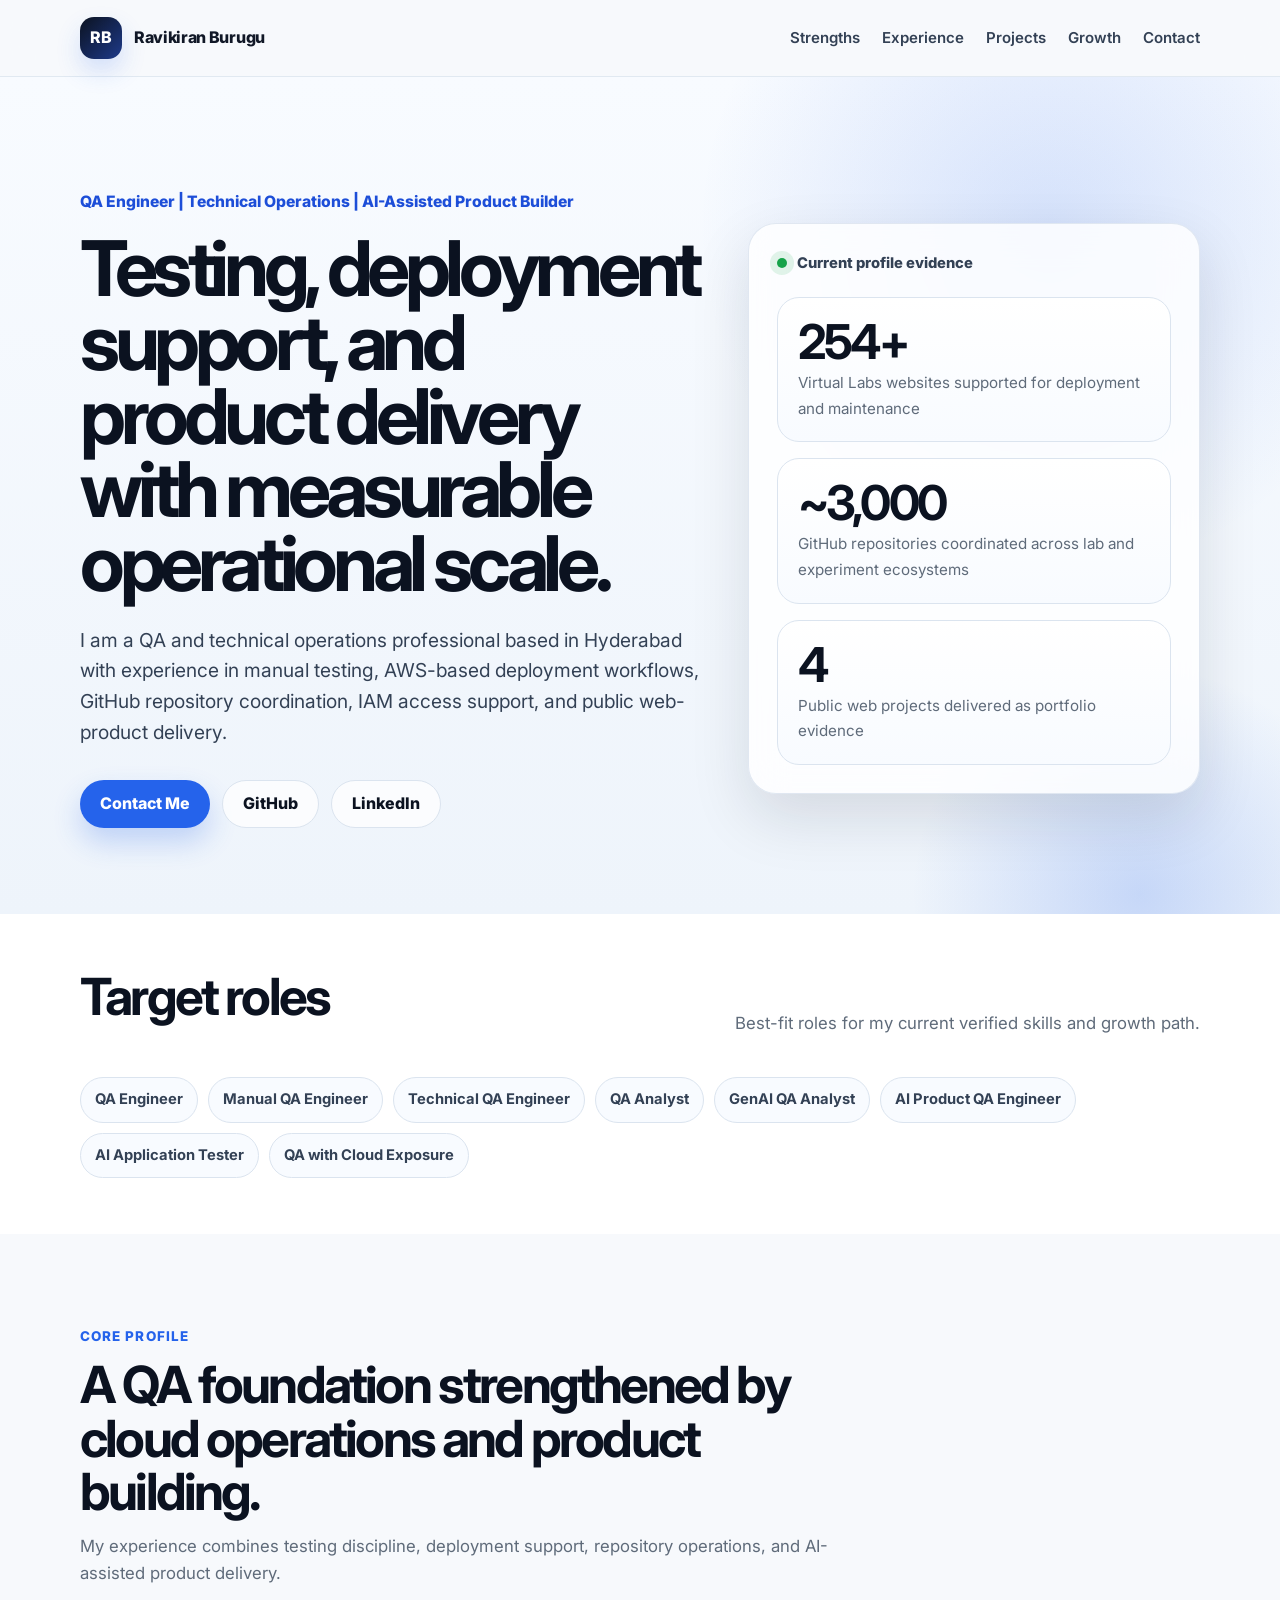
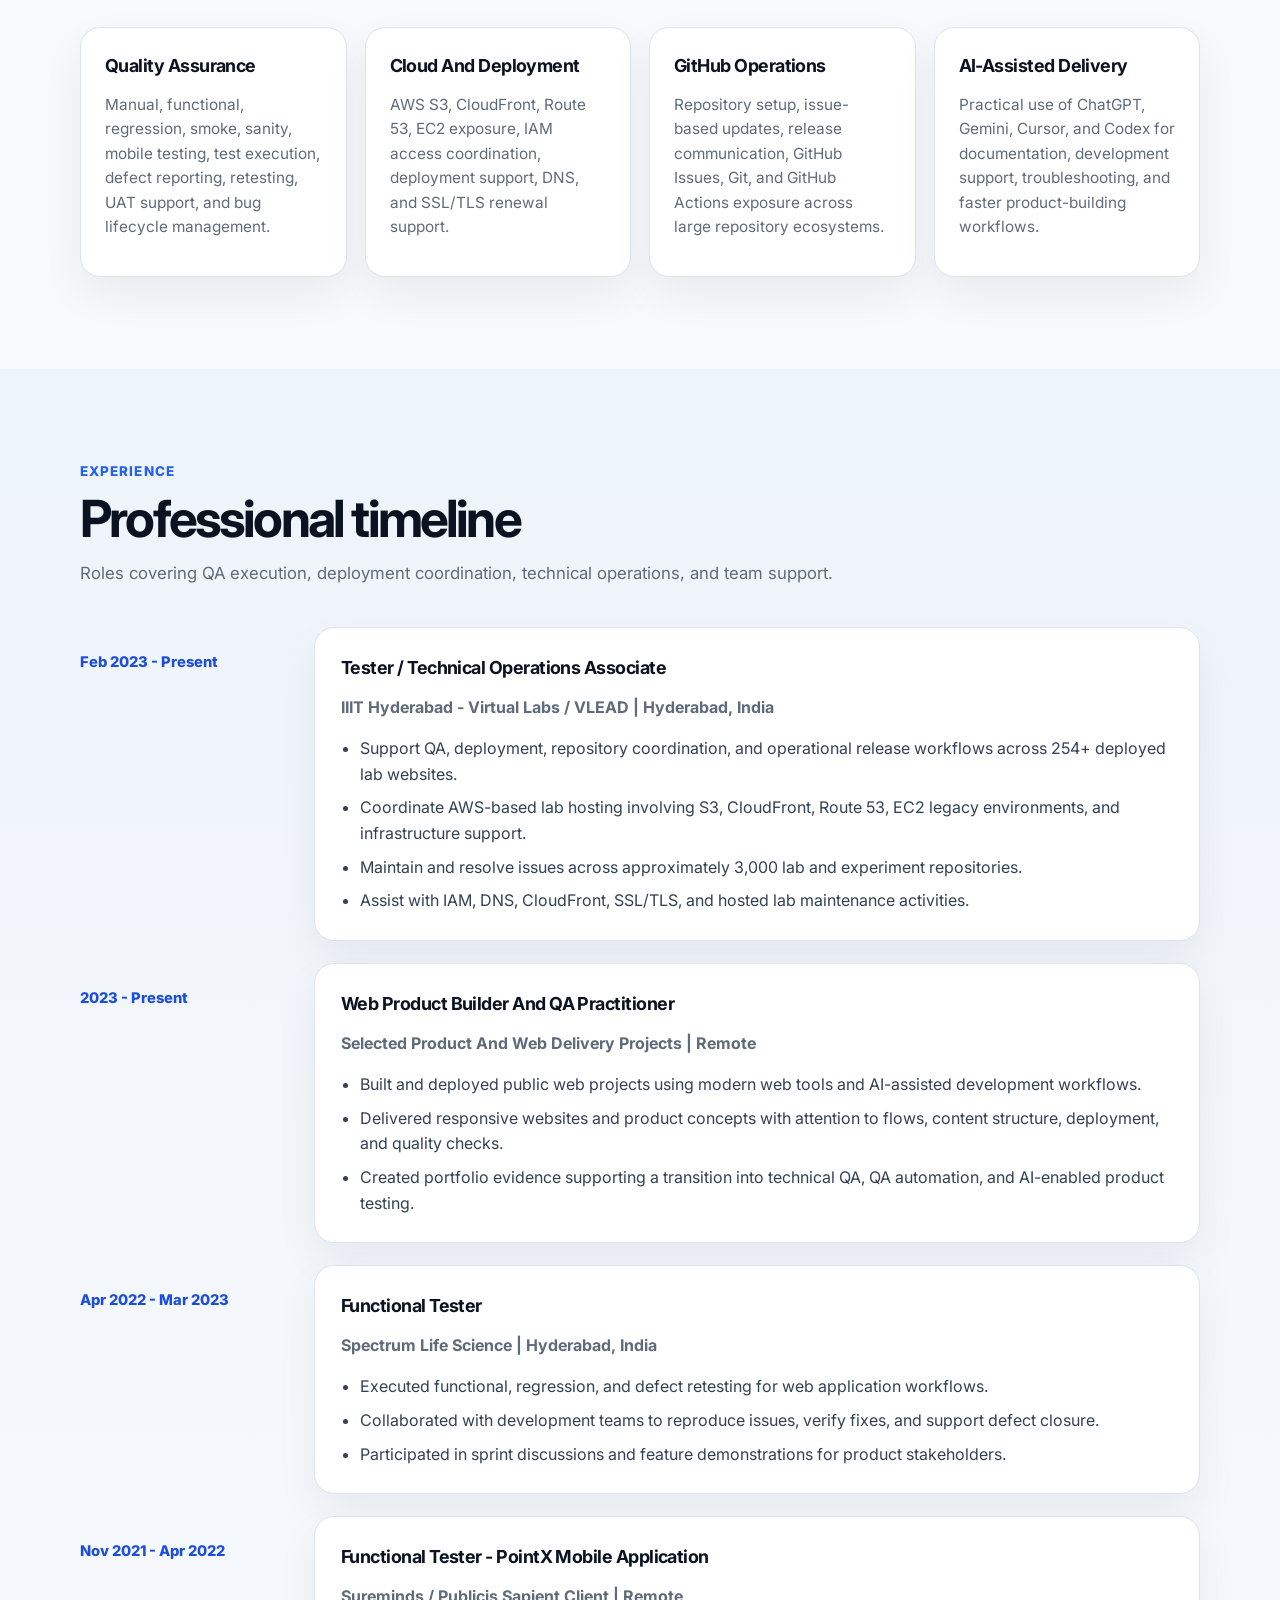
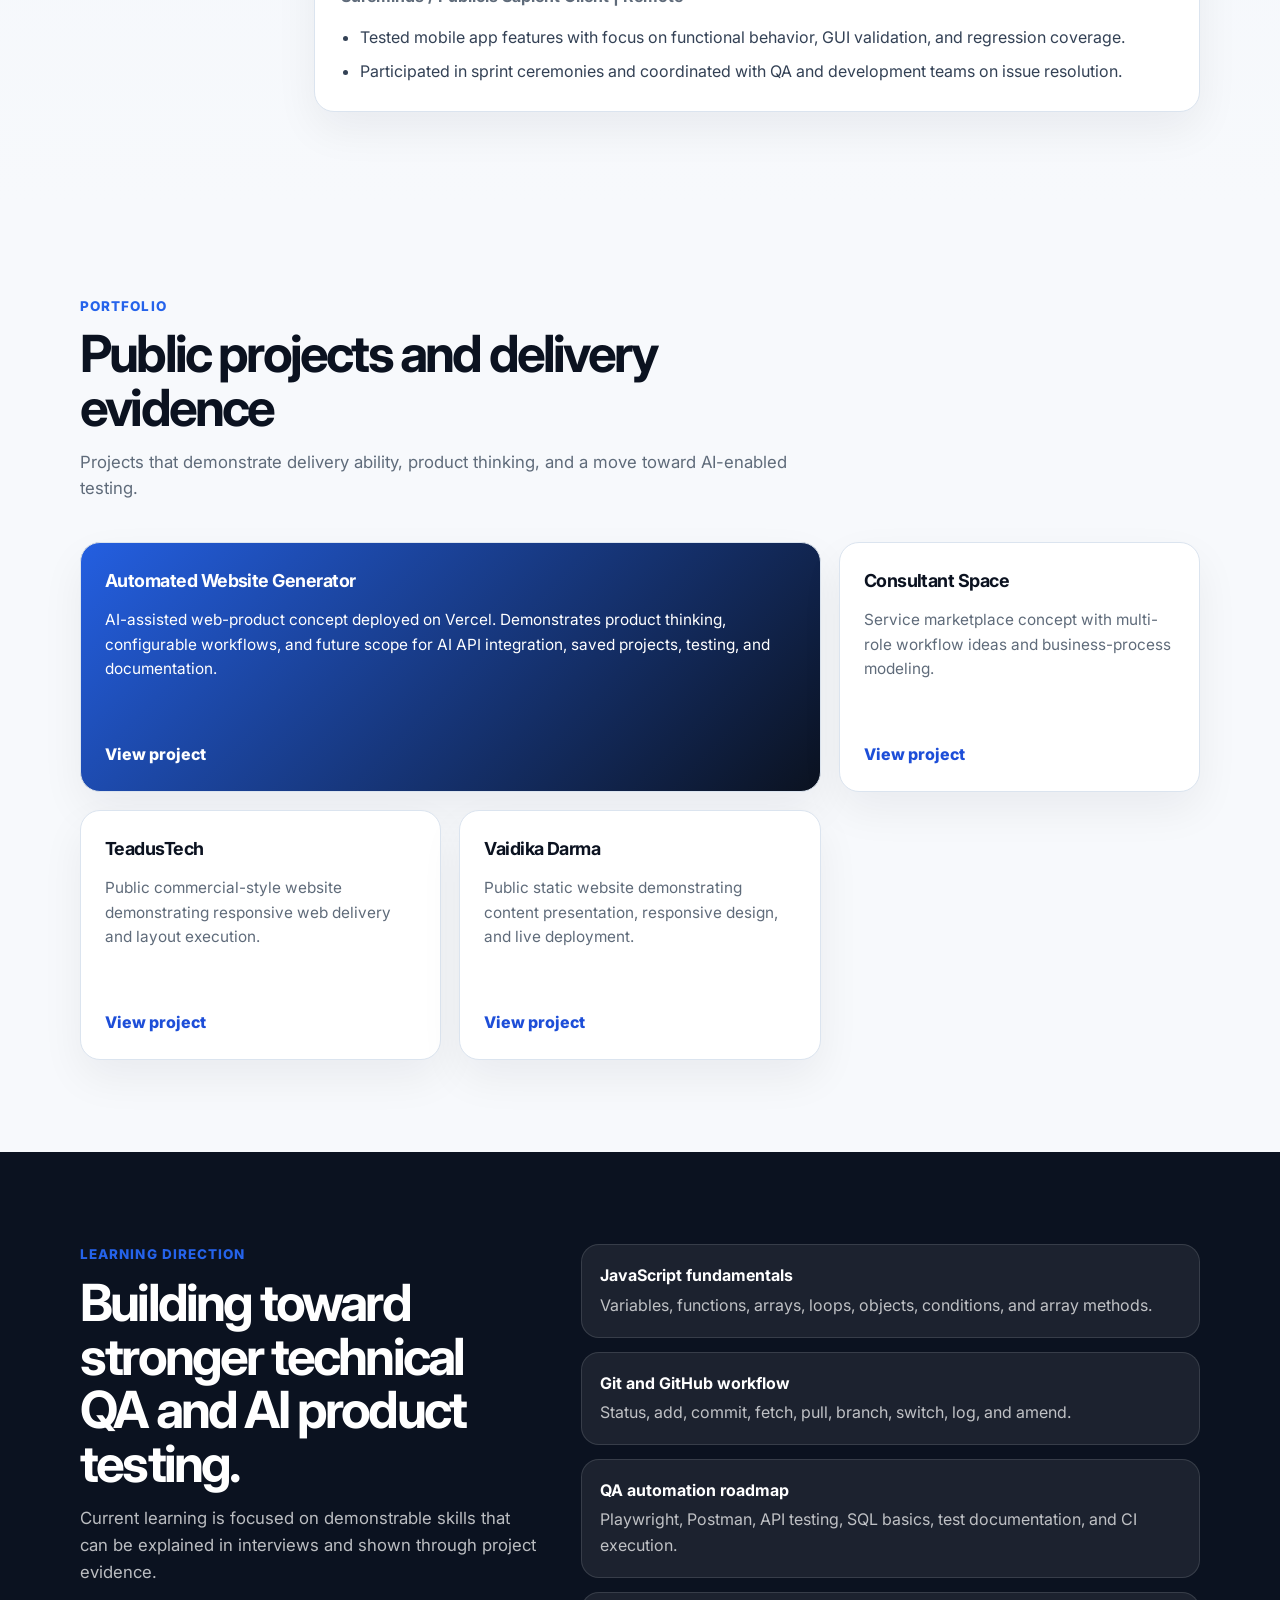
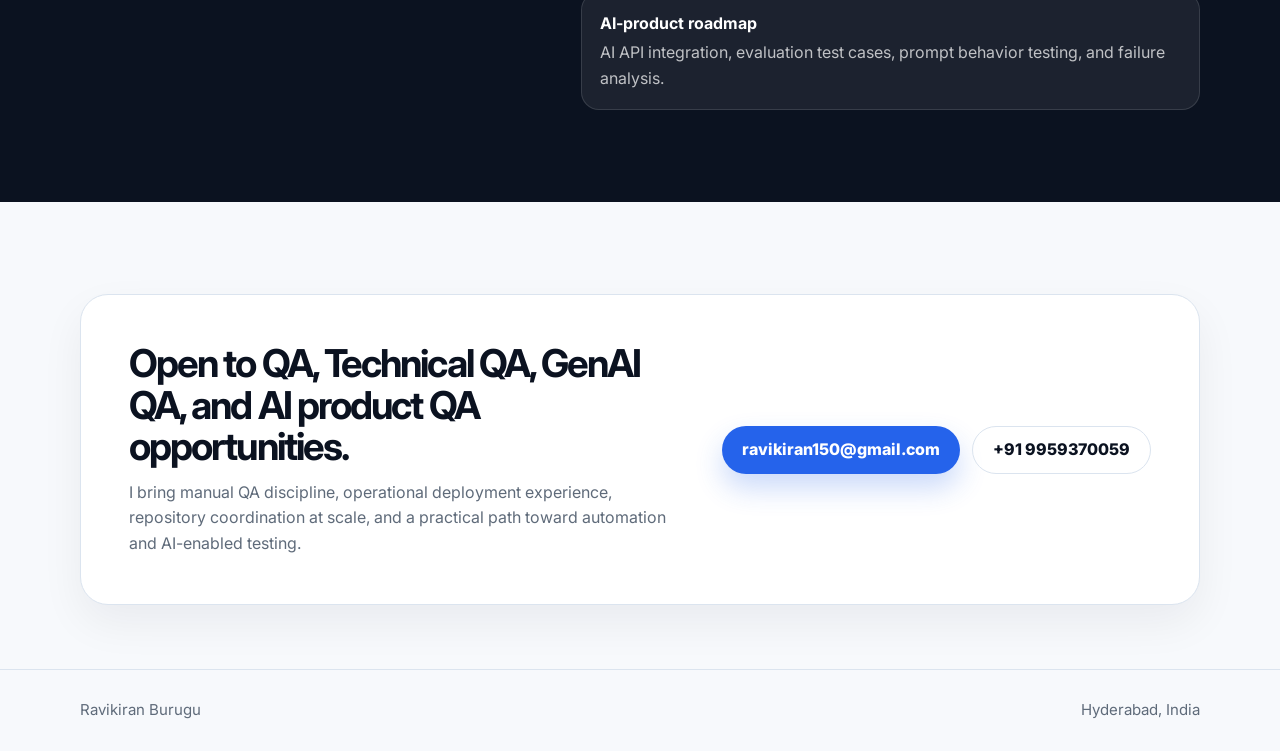
==== index.html @ 6bf4cf9d "Create static profile website" ====
<!doctype html>
<html lang="en">
  <head>
    <meta charset="utf-8" />
    <meta name="viewport" content="width=device-width, initial-scale=1" />
    <meta
      name="description"
      content="Ravikiran Burugu - QA Engineer, Technical Operations professional, and AI-assisted product builder based in Hyderabad, India."
    />
    <title>Ravikiran Burugu | QA Engineer & Technical Operations</title>
    <link rel="preconnect" href="https://fonts.googleapis.com" />
    <link rel="preconnect" href="https://fonts.gstatic.com" crossorigin />
    <link
      href="https://fonts.googleapis.com/css2?family=Inter:wght@400;500;600;700;800&display=swap"
      rel="stylesheet"
    />
    <link rel="stylesheet" href="styles.css" />
  </head>
  <body>
    <a class="skip-link" href="#main">Skip to content</a>

    <header class="site-header" data-header>
      <nav class="nav shell" aria-label="Primary navigation">
        <a class="brand" href="#top" aria-label="Ravikiran Burugu home">
          <span class="brand-mark">RB</span>
          <span>Ravikiran Burugu</span>
        </a>

        <button class="nav-toggle" type="button" aria-expanded="false" aria-controls="nav-links">
          <span class="sr-only">Toggle navigation</span>
          <span></span>
          <span></span>
          <span></span>
        </button>

        <div class="nav-links" id="nav-links">
          <a href="#strengths">Strengths</a>
          <a href="#experience">Experience</a>
          <a href="#projects">Projects</a>
          <a href="#growth">Growth</a>
          <a href="#contact">Contact</a>
        </div>
      </nav>
    </header>

    <main id="main">
      <section class="hero section" id="top">
        <div class="hero-bg" aria-hidden="true"></div>
        <div class="shell hero-grid">
          <div class="hero-copy">
            <p class="role-line">QA Engineer | Technical Operations | AI-Assisted Product Builder</p>
            <h1>Testing, deployment support, and product delivery with measurable operational scale.</h1>
            <p class="hero-summary">
              I am a QA and technical operations professional based in Hyderabad with experience in
              manual testing, AWS-based deployment workflows, GitHub repository coordination, IAM
              access support, and public web-product delivery.
            </p>
            <div class="hero-actions" aria-label="Profile links">
              <a class="button primary" href="mailto:ravikiran150@gmail.com">Contact Me</a>
              <a class="button secondary" href="https://github.com/ravikiran2020" target="_blank" rel="noreferrer">
                GitHub
              </a>
              <a
                class="button secondary"
                href="https://www.linkedin.com/in/ravi-kiran-burugu-b92b86220/"
                target="_blank"
                rel="noreferrer"
              >
                LinkedIn
              </a>
            </div>
          </div>

          <aside class="impact-card" aria-label="Career impact metrics">
            <div class="impact-card-header">
              <span class="status-dot"></span>
              <span>Current profile evidence</span>
            </div>
            <div class="metric-list">
              <div class="metric">
                <strong>254+</strong>
                <span>Virtual Labs websites supported for deployment and maintenance</span>
              </div>
              <div class="metric">
                <strong>~3,000</strong>
                <span>GitHub repositories coordinated across lab and experiment ecosystems</span>
              </div>
              <div class="metric">
                <strong>4</strong>
                <span>Public web projects delivered as portfolio evidence</span>
              </div>
            </div>
          </aside>
        </div>
      </section>

      <section class="section target-strip" aria-labelledby="target-heading">
        <div class="shell">
          <div class="section-heading compact">
            <h2 id="target-heading">Target roles</h2>
            <p>Best-fit roles for my current verified skills and growth path.</p>
          </div>
          <div class="role-tags">
            <span>QA Engineer</span>
            <span>Manual QA Engineer</span>
            <span>Technical QA Engineer</span>
            <span>QA Analyst</span>
            <span>GenAI QA Analyst</span>
            <span>AI Product QA Engineer</span>
            <span>AI Application Tester</span>
            <span>QA with Cloud Exposure</span>
          </div>
        </div>
      </section>

      <section class="section" id="strengths" aria-labelledby="strengths-heading">
        <div class="shell">
          <div class="section-heading">
            <span>Core profile</span>
            <h2 id="strengths-heading">A QA foundation strengthened by cloud operations and product building.</h2>
            <p>
              My experience combines testing discipline, deployment support, repository operations,
              and AI-assisted product delivery.
            </p>
          </div>

          <div class="strength-grid">
            <article class="strength-card">
              <h3>Quality Assurance</h3>
              <p>
                Manual, functional, regression, smoke, sanity, mobile testing, test execution,
                defect reporting, retesting, UAT support, and bug lifecycle management.
              </p>
            </article>
            <article class="strength-card">
              <h3>Cloud And Deployment</h3>
              <p>
                AWS S3, CloudFront, Route 53, EC2 exposure, IAM access coordination, deployment
                support, DNS, and SSL/TLS renewal support.
              </p>
            </article>
            <article class="strength-card">
              <h3>GitHub Operations</h3>
              <p>
                Repository setup, issue-based updates, release communication, GitHub Issues, Git,
                and GitHub Actions exposure across large repository ecosystems.
              </p>
            </article>
            <article class="strength-card">
              <h3>AI-Assisted Delivery</h3>
              <p>
                Practical use of ChatGPT, Gemini, Cursor, and Codex for documentation, development
                support, troubleshooting, and faster product-building workflows.
              </p>
            </article>
          </div>
        </div>
      </section>

      <section class="section experience-section" id="experience" aria-labelledby="experience-heading">
        <div class="shell">
          <div class="section-heading">
            <span>Experience</span>
            <h2 id="experience-heading">Professional timeline</h2>
            <p>Roles covering QA execution, deployment coordination, technical operations, and team support.</p>
          </div>

          <div class="timeline">
            <article class="timeline-item">
              <div class="timeline-date">Feb 2023 - Present</div>
              <div class="timeline-card">
                <h3>Tester / Technical Operations Associate</h3>
                <p class="org">IIIT Hyderabad - Virtual Labs / VLEAD | Hyderabad, India</p>
                <ul>
                  <li>Support QA, deployment, repository coordination, and operational release workflows across 254+ deployed lab websites.</li>
                  <li>Coordinate AWS-based lab hosting involving S3, CloudFront, Route 53, EC2 legacy environments, and infrastructure support.</li>
                  <li>Maintain and resolve issues across approximately 3,000 lab and experiment repositories.</li>
                  <li>Assist with IAM, DNS, CloudFront, SSL/TLS, and hosted lab maintenance activities.</li>
                </ul>
              </div>
            </article>

            <article class="timeline-item">
              <div class="timeline-date">2023 - Present</div>
              <div class="timeline-card">
                <h3>Web Product Builder And QA Practitioner</h3>
                <p class="org">Selected Product And Web Delivery Projects | Remote</p>
                <ul>
                  <li>Built and deployed public web projects using modern web tools and AI-assisted development workflows.</li>
                  <li>Delivered responsive websites and product concepts with attention to flows, content structure, deployment, and quality checks.</li>
                  <li>Created portfolio evidence supporting a transition into technical QA, QA automation, and AI-enabled product testing.</li>
                </ul>
              </div>
            </article>

            <article class="timeline-item">
              <div class="timeline-date">Apr 2022 - Mar 2023</div>
              <div class="timeline-card">
                <h3>Functional Tester</h3>
                <p class="org">Spectrum Life Science | Hyderabad, India</p>
                <ul>
                  <li>Executed functional, regression, and defect retesting for web application workflows.</li>
                  <li>Collaborated with development teams to reproduce issues, verify fixes, and support defect closure.</li>
                  <li>Participated in sprint discussions and feature demonstrations for product stakeholders.</li>
                </ul>
              </div>
            </article>

            <article class="timeline-item">
              <div class="timeline-date">Nov 2021 - Apr 2022</div>
              <div class="timeline-card">
                <h3>Functional Tester - PointX Mobile Application</h3>
                <p class="org">Sureminds / Publicis Sapient Client | Remote</p>
                <ul>
                  <li>Tested mobile app features with focus on functional behavior, GUI validation, and regression coverage.</li>
                  <li>Participated in sprint ceremonies and coordinated with QA and development teams on issue resolution.</li>
                </ul>
              </div>
            </article>
          </div>
        </div>
      </section>

      <section class="section" id="projects" aria-labelledby="projects-heading">
        <div class="shell">
          <div class="section-heading">
            <span>Portfolio</span>
            <h2 id="projects-heading">Public projects and delivery evidence</h2>
            <p>Projects that demonstrate delivery ability, product thinking, and a move toward AI-enabled testing.</p>
          </div>

          <div class="project-grid">
            <article class="project-card featured">
              <div>
                <h3>Automated Website Generator</h3>
                <p>
                  AI-assisted web-product concept deployed on Vercel. Demonstrates product
                  thinking, configurable workflows, and future scope for AI API integration,
                  saved projects, testing, and documentation.
                </p>
              </div>
              <a href="https://automated-website-generator.vercel.app" target="_blank" rel="noreferrer">
                View project
              </a>
            </article>
            <article class="project-card">
              <div>
                <h3>Consultant Space</h3>
                <p>Service marketplace concept with multi-role workflow ideas and business-process modeling.</p>
              </div>
              <a href="https://consultantspace.com" target="_blank" rel="noreferrer">View project</a>
            </article>
            <article class="project-card">
              <div>
                <h3>TeadusTech</h3>
                <p>Public commercial-style website demonstrating responsive web delivery and layout execution.</p>
              </div>
              <a href="https://teadustech.com" target="_blank" rel="noreferrer">View project</a>
            </article>
            <article class="project-card">
              <div>
                <h3>Vaidika Darma</h3>
                <p>Public static website demonstrating content presentation, responsive design, and live deployment.</p>
              </div>
              <a href="https://vaidikadarma.com" target="_blank" rel="noreferrer">View project</a>
            </article>
          </div>
        </div>
      </section>

      <section class="section growth-section" id="growth" aria-labelledby="growth-heading">
        <div class="shell growth-grid">
          <div class="section-heading left">
            <span>Learning direction</span>
            <h2 id="growth-heading">Building toward stronger technical QA and AI product testing.</h2>
            <p>
              Current learning is focused on demonstrable skills that can be explained in interviews
              and shown through project evidence.
            </p>
          </div>

          <div class="growth-list">
            <div class="growth-item">
              <strong>JavaScript fundamentals</strong>
              <span>Variables, functions, arrays, loops, objects, conditions, and array methods.</span>
            </div>
            <div class="growth-item">
              <strong>Git and GitHub workflow</strong>
              <span>Status, add, commit, fetch, pull, branch, switch, log, and amend.</span>
            </div>
            <div class="growth-item">
              <strong>QA automation roadmap</strong>
              <span>Playwright, Postman, API testing, SQL basics, test documentation, and CI execution.</span>
            </div>
            <div class="growth-item">
              <strong>AI-product roadmap</strong>
              <span>AI API integration, evaluation test cases, prompt behavior testing, and failure analysis.</span>
            </div>
          </div>
        </div>
      </section>

      <section class="section contact-section" id="contact" aria-labelledby="contact-heading">
        <div class="shell contact-card">
          <div>
            <h2 id="contact-heading">Open to QA, Technical QA, GenAI QA, and AI product QA opportunities.</h2>
            <p>
              I bring manual QA discipline, operational deployment experience, repository coordination
              at scale, and a practical path toward automation and AI-enabled testing.
            </p>
          </div>
          <div class="contact-actions">
            <a class="button primary" href="mailto:ravikiran150@gmail.com">ravikiran150@gmail.com</a>
            <a class="button secondary" href="tel:+919959370059">+91 9959370059</a>
          </div>
        </div>
      </section>
    </main>

    <footer class="footer">
      <div class="shell footer-inner">
        <span>Ravikiran Burugu</span>
        <span>Hyderabad, India</span>
      </div>
    </footer>

    <script src="script.js"></script>
  </body>
</html>
---- styles.css ----
:root {
  --bg: #f7f9fc;
  --bg-soft: #eef4fb;
  --surface: #ffffff;
  --surface-strong: #0b1220;
  --text: #111827;
  --muted: #5f6b7a;
  --muted-strong: #334155;
  --line: #dbe4ef;
  --accent: #2563eb;
  --accent-strong: #1d4ed8;
  --accent-soft: #dbeafe;
  --green: #16a34a;
  --shadow: 0 24px 60px rgba(15, 23, 42, 0.12);
  --radius-lg: 28px;
  --radius-md: 20px;
  --radius-sm: 14px;
  --shell: 1120px;
}

* {
  box-sizing: border-box;
}

html {
  scroll-behavior: smooth;
}

body {
  margin: 0;
  background: var(--bg);
  color: var(--text);
  font-family: Inter, system-ui, -apple-system, BlinkMacSystemFont, "Segoe UI", sans-serif;
  line-height: 1.6;
}

a {
  color: inherit;
}

.skip-link {
  position: absolute;
  top: 12px;
  left: 12px;
  z-index: 20;
  transform: translateY(-140%);
  background: var(--surface-strong);
  color: #fff;
  padding: 10px 14px;
  border-radius: 10px;
  text-decoration: none;
}

.skip-link:focus {
  transform: translateY(0);
}

.sr-only {
  position: absolute;
  width: 1px;
  height: 1px;
  padding: 0;
  margin: -1px;
  overflow: hidden;
  clip: rect(0, 0, 0, 0);
  white-space: nowrap;
  border: 0;
}

.shell {
  width: min(100% - 40px, var(--shell));
  margin-inline: auto;
}

.site-header {
  position: sticky;
  top: 0;
  z-index: 10;
  border-bottom: 1px solid rgba(219, 228, 239, 0.78);
  background: rgba(247, 249, 252, 0.82);
  backdrop-filter: blur(16px);
}

.nav {
  min-height: 76px;
  display: flex;
  align-items: center;
  justify-content: space-between;
  gap: 24px;
}

.brand {
  display: inline-flex;
  align-items: center;
  gap: 12px;
  color: var(--text);
  font-weight: 800;
  text-decoration: none;
  letter-spacing: -0.02em;
}

.brand-mark {
  display: grid;
  width: 42px;
  height: 42px;
  place-items: center;
  border-radius: 14px;
  background: linear-gradient(135deg, var(--surface-strong), #1e3a8a);
  color: #fff;
  box-shadow: 0 12px 24px rgba(37, 99, 235, 0.18);
}

.nav-links {
  display: flex;
  align-items: center;
  gap: 22px;
  color: var(--muted-strong);
  font-size: 0.94rem;
  font-weight: 600;
}

.nav-links a {
  text-decoration: none;
}

.nav-links a:hover,
.nav-links a:focus-visible {
  color: var(--accent);
}

.nav-toggle {
  display: none;
  width: 42px;
  height: 42px;
  border: 1px solid var(--line);
  border-radius: 12px;
  background: var(--surface);
  cursor: pointer;
}

.nav-toggle span:not(.sr-only) {
  display: block;
  width: 18px;
  height: 2px;
  margin: 4px auto;
  background: var(--text);
  border-radius: 999px;
}

.section {
  padding: 92px 0;
}

.hero {
  position: relative;
  overflow: hidden;
  padding: 112px 0 86px;
  background:
    radial-gradient(circle at 82% 18%, rgba(37, 99, 235, 0.16), transparent 28%),
    linear-gradient(180deg, #f8fbff 0%, #eef4fb 100%);
}

.hero-bg {
  position: absolute;
  inset: auto -120px -240px auto;
  width: 520px;
  height: 520px;
  border-radius: 50%;
  background: radial-gradient(circle, rgba(37, 99, 235, 0.2), transparent 62%);
}

.hero-grid {
  position: relative;
  display: grid;
  grid-template-columns: minmax(0, 1.16fr) minmax(320px, 0.84fr);
  align-items: center;
  gap: 44px;
}

.role-line {
  margin: 0 0 18px;
  color: var(--accent-strong);
  font-size: 0.98rem;
  font-weight: 800;
}

h1,
h2,
h3,
p {
  margin-top: 0;
}

h1 {
  max-width: 780px;
  margin-bottom: 24px;
  color: var(--surface-strong);
  font-size: clamp(2.75rem, 6vw, 5.4rem);
  line-height: 0.96;
  letter-spacing: -0.07em;
}

.hero-summary {
  max-width: 700px;
  margin-bottom: 32px;
  color: var(--muted-strong);
  font-size: clamp(1.04rem, 2vw, 1.2rem);
}

.hero-actions,
.contact-actions {
  display: flex;
  flex-wrap: wrap;
  gap: 12px;
}

.button {
  display: inline-flex;
  min-height: 48px;
  align-items: center;
  justify-content: center;
  border-radius: 999px;
  padding: 0 20px;
  font-weight: 800;
  text-decoration: none;
  transition: transform 180ms ease, box-shadow 180ms ease, border-color 180ms ease;
}

.button:hover,
.button:focus-visible {
  transform: translateY(-2px);
}

.button.primary {
  background: var(--accent);
  color: #fff;
  box-shadow: 0 14px 28px rgba(37, 99, 235, 0.24);
}

.button.secondary {
  border: 1px solid var(--line);
  background: rgba(255, 255, 255, 0.76);
  color: var(--surface-strong);
}

.impact-card {
  border: 1px solid rgba(219, 228, 239, 0.86);
  border-radius: var(--radius-lg);
  background: rgba(255, 255, 255, 0.82);
  box-shadow: var(--shadow);
  backdrop-filter: blur(18px);
  padding: 28px;
}

.impact-card-header {
  display: flex;
  align-items: center;
  gap: 10px;
  margin-bottom: 22px;
  color: var(--muted-strong);
  font-size: 0.92rem;
  font-weight: 800;
}

.status-dot {
  width: 10px;
  height: 10px;
  border-radius: 50%;
  background: var(--green);
  box-shadow: 0 0 0 7px rgba(22, 163, 74, 0.12);
}

.metric-list {
  display: grid;
  gap: 16px;
}

.metric {
  border: 1px solid var(--line);
  border-radius: 22px;
  background: linear-gradient(180deg, #fff, #f8fbff);
  padding: 20px;
}

.metric strong {
  display: block;
  margin-bottom: 4px;
  color: var(--surface-strong);
  font-size: clamp(2rem, 4vw, 3rem);
  line-height: 1;
  letter-spacing: -0.06em;
}

.metric span {
  color: var(--muted);
  font-size: 0.95rem;
}

.target-strip {
  padding: 56px 0;
  background: var(--surface);
}

.section-heading {
  max-width: 760px;
  margin-bottom: 40px;
}

.section-heading.compact {
  display: flex;
  max-width: none;
  align-items: end;
  justify-content: space-between;
  gap: 32px;
}

.section-heading.left {
  margin-bottom: 0;
}

.section-heading span {
  display: block;
  margin-bottom: 10px;
  color: var(--accent);
  font-size: 0.84rem;
  font-weight: 800;
  letter-spacing: 0.08em;
  text-transform: uppercase;
}

.section-heading h2 {
  margin-bottom: 14px;
  color: var(--surface-strong);
  font-size: clamp(2rem, 4vw, 3.5rem);
  line-height: 1.05;
  letter-spacing: -0.055em;
}

.section-heading p {
  margin-bottom: 0;
  color: var(--muted);
  font-size: 1.05rem;
}

.role-tags {
  display: flex;
  flex-wrap: wrap;
  gap: 10px;
}

.role-tags span {
  border: 1px solid var(--line);
  border-radius: 999px;
  background: #f8fbff;
  padding: 10px 14px;
  color: var(--muted-strong);
  font-size: 0.92rem;
  font-weight: 700;
}

.strength-grid {
  display: grid;
  grid-template-columns: repeat(4, 1fr);
  gap: 18px;
}

.strength-card,
.timeline-card,
.project-card,
.growth-item,
.contact-card {
  border: 1px solid var(--line);
  background: var(--surface);
  box-shadow: 0 18px 44px rgba(15, 23, 42, 0.06);
}

.strength-card {
  min-height: 250px;
  border-radius: var(--radius-md);
  padding: 24px;
}

.strength-card h3,
.timeline-card h3,
.project-card h3 {
  margin-bottom: 12px;
  color: var(--surface-strong);
  font-size: 1.12rem;
  letter-spacing: -0.03em;
}

.strength-card p,
.project-card p {
  margin-bottom: 0;
  color: var(--muted);
  font-size: 0.96rem;
}

.experience-section {
  background: linear-gradient(180deg, #eef4fb 0%, #f7f9fc 100%);
}

.timeline {
  display: grid;
  gap: 22px;
}

.timeline-item {
  display: grid;
  grid-template-columns: 210px minmax(0, 1fr);
  gap: 24px;
}

.timeline-date {
  padding-top: 24px;
  color: var(--accent-strong);
  font-size: 0.92rem;
  font-weight: 800;
}

.timeline-card {
  border-radius: var(--radius-md);
  padding: 26px;
}

.org {
  margin-bottom: 16px;
  color: var(--muted);
  font-weight: 700;
}

ul {
  margin: 0;
  padding-left: 1.2rem;
  color: var(--muted-strong);
}

li + li {
  margin-top: 8px;
}

.project-grid {
  display: grid;
  grid-template-columns: repeat(3, 1fr);
  gap: 18px;
}

.project-card {
  display: flex;
  min-height: 250px;
  flex-direction: column;
  justify-content: space-between;
  border-radius: var(--radius-md);
  padding: 24px;
}

.project-card.featured {
  grid-column: span 2;
  background:
    linear-gradient(135deg, rgba(37, 99, 235, 0.95), rgba(11, 18, 32, 0.95)),
    var(--surface-strong);
  color: #fff;
}

.project-card.featured h3,
.project-card.featured p,
.project-card.featured a {
  color: #fff;
}

.project-card a {
  width: fit-content;
  margin-top: 22px;
  color: var(--accent-strong);
  font-weight: 800;
  text-decoration: none;
}

.project-card a:hover,
.project-card a:focus-visible {
  text-decoration: underline;
}

.growth-section {
  background: var(--surface-strong);
  color: #fff;
}

.growth-section .section-heading h2,
.growth-section .section-heading p {
  color: #fff;
}

.growth-section .section-heading p {
  color: rgba(255, 255, 255, 0.72);
}

.growth-grid {
  display: grid;
  grid-template-columns: 0.85fr 1.15fr;
  gap: 44px;
  align-items: start;
}

.growth-list {
  display: grid;
  gap: 14px;
}

.growth-item {
  border-color: rgba(255, 255, 255, 0.12);
  border-radius: 18px;
  background: rgba(255, 255, 255, 0.07);
  padding: 18px;
  box-shadow: none;
}

.growth-item strong,
.growth-item span {
  display: block;
}

.growth-item strong {
  margin-bottom: 4px;
  color: #fff;
}

.growth-item span {
  color: rgba(255, 255, 255, 0.72);
}

.contact-section {
  padding-bottom: 64px;
}

.contact-card {
  display: grid;
  grid-template-columns: minmax(0, 1fr) auto;
  align-items: center;
  gap: 32px;
  border-radius: var(--radius-lg);
  padding: clamp(28px, 5vw, 48px);
}

.contact-card h2 {
  margin-bottom: 12px;
  color: var(--surface-strong);
  font-size: clamp(1.8rem, 3vw, 2.8rem);
  line-height: 1.08;
  letter-spacing: -0.05em;
}

.contact-card p {
  max-width: 680px;
  margin-bottom: 0;
  color: var(--muted);
}

.footer {
  border-top: 1px solid var(--line);
  padding: 28px 0;
  color: var(--muted);
  font-size: 0.94rem;
}

.footer-inner {
  display: flex;
  justify-content: space-between;
  gap: 16px;
}

@media (max-width: 920px) {
  .nav-toggle {
    display: block;
  }

  .nav-links {
    position: absolute;
    inset: 76px 20px auto;
    display: none;
    flex-direction: column;
    align-items: stretch;
    border: 1px solid var(--line);
    border-radius: 18px;
    background: var(--surface);
    padding: 14px;
    box-shadow: var(--shadow);
  }

  .nav-links.is-open {
    display: flex;
  }

  .nav-links a {
    padding: 10px 8px;
  }

  .hero-grid,
  .growth-grid,
  .contact-card {
    grid-template-columns: 1fr;
  }

  .strength-grid,
  .project-grid {
    grid-template-columns: repeat(2, 1fr);
  }

  .timeline-item {
    grid-template-columns: 1fr;
    gap: 10px;
  }

  .timeline-date {
    padding-top: 0;
  }

  .contact-actions {
    justify-content: flex-start;
  }
}

@media (max-width: 640px) {
  .shell {
    width: min(100% - 28px, var(--shell));
  }

  .section {
    padding: 68px 0;
  }

  .hero {
    padding-top: 88px;
  }

  .section-heading.compact {
    display: block;
  }

  .strength-grid,
  .project-grid {
    grid-template-columns: 1fr;
  }

  .project-card.featured {
    grid-column: span 1;
  }

  .footer-inner {
    flex-direction: column;
  }
}

@media (prefers-reduced-motion: reduce) {
  *,
  *::before,
  *::after {
    scroll-behavior: auto !important;
    transition-duration: 0.01ms !important;
    animation-duration: 0.01ms !important;
    animation-iteration-count: 1 !important;
  }
}
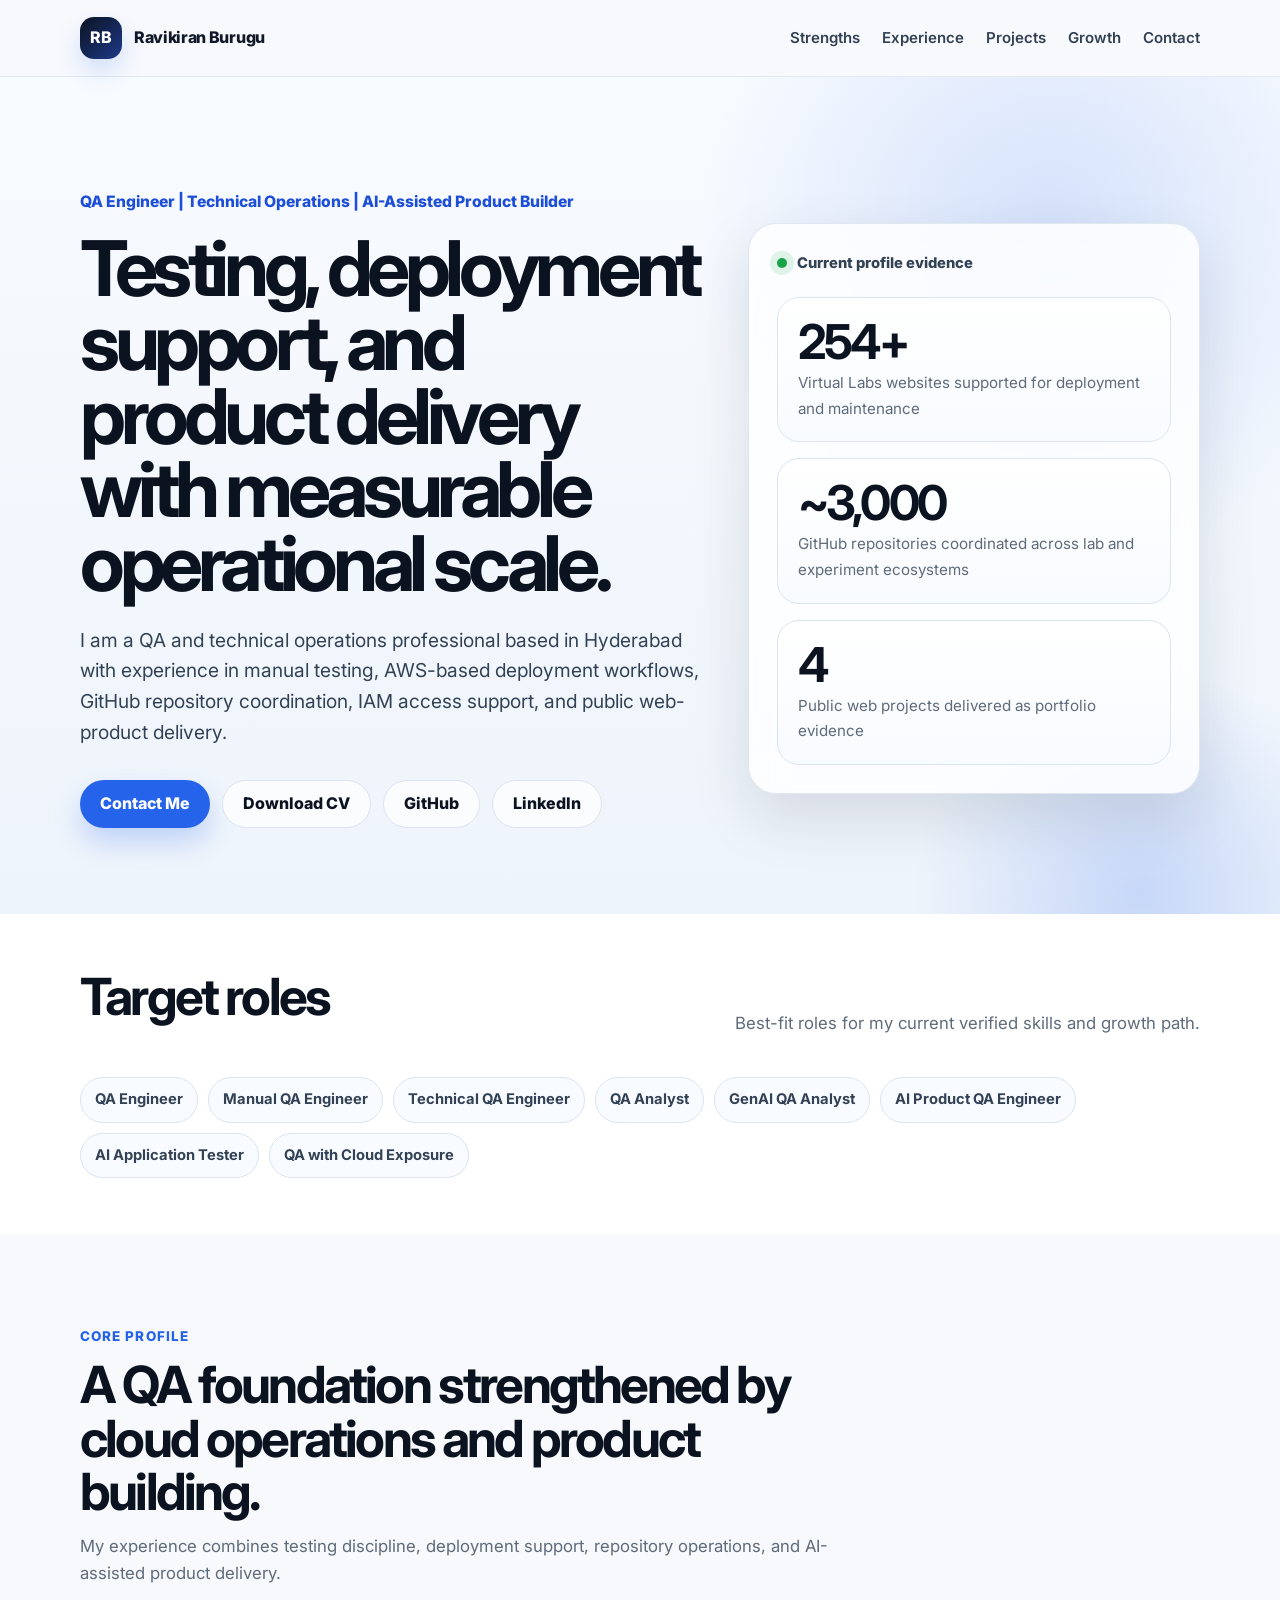
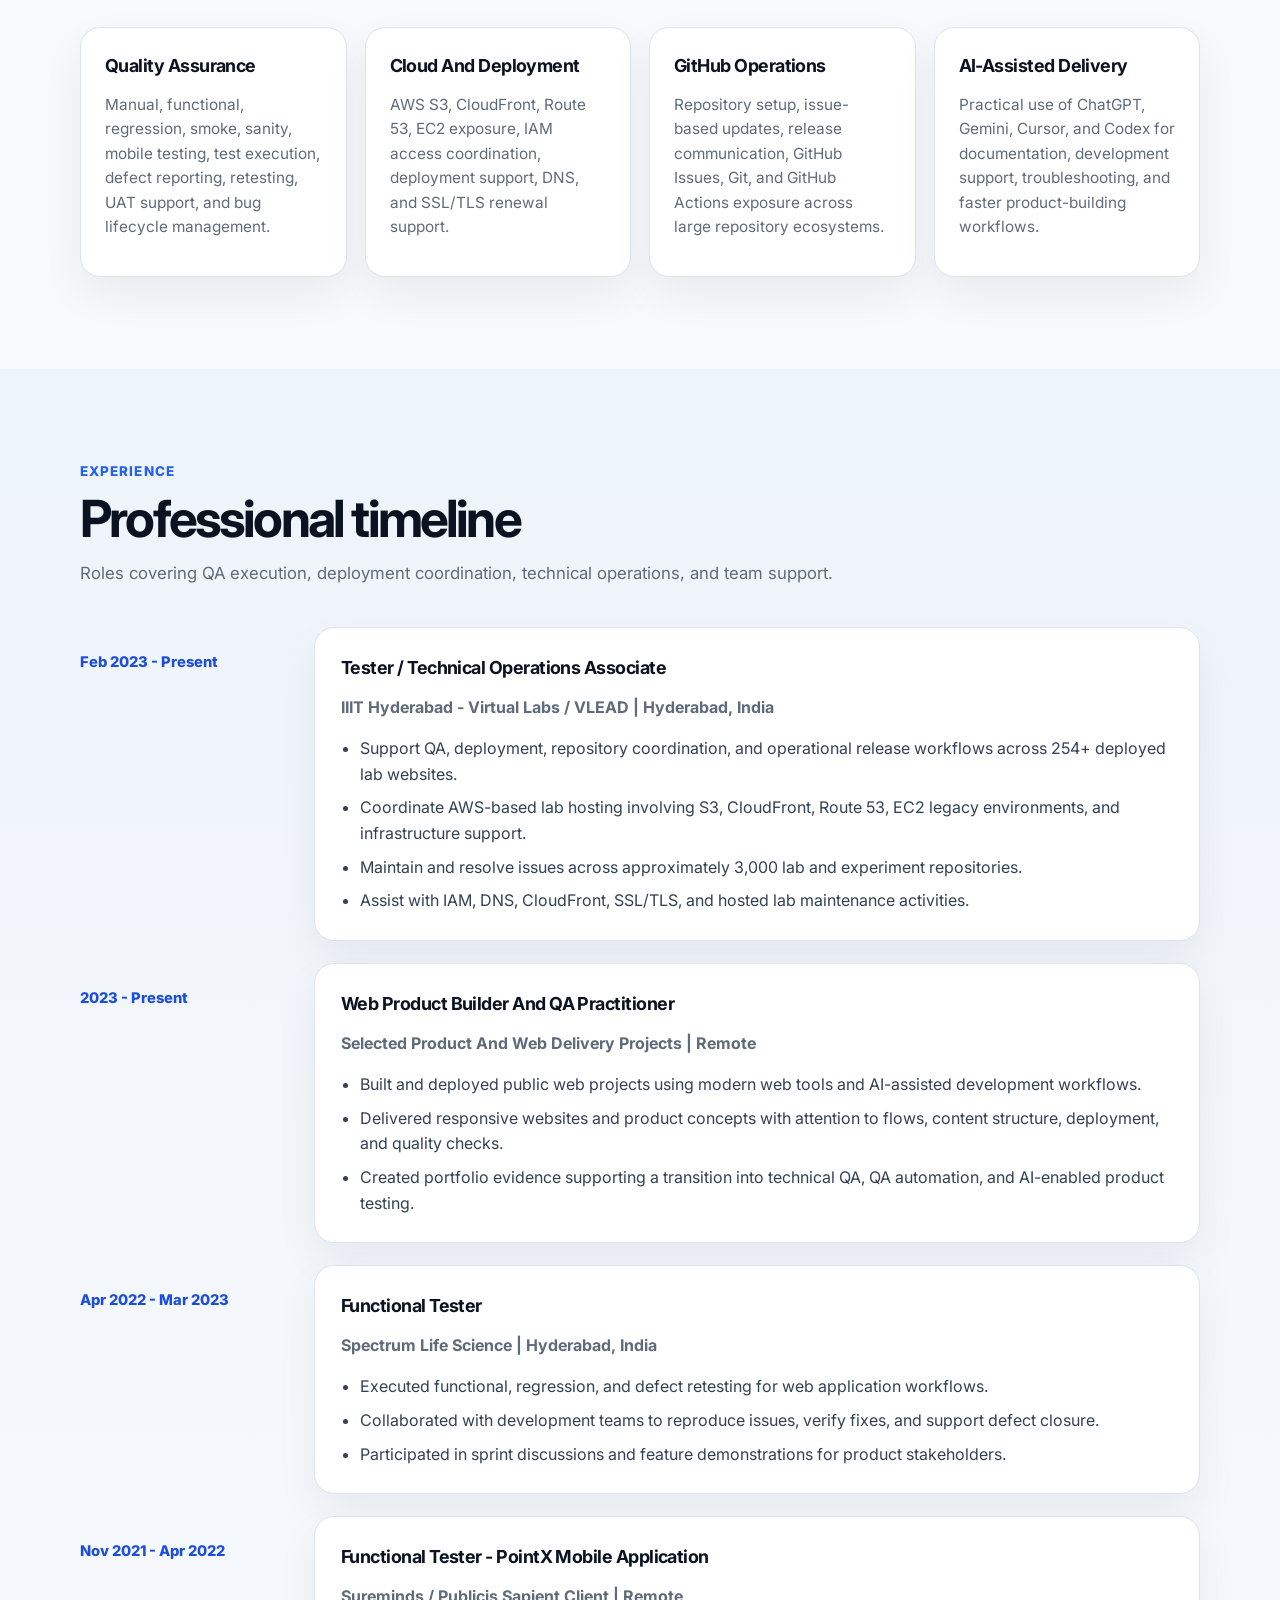
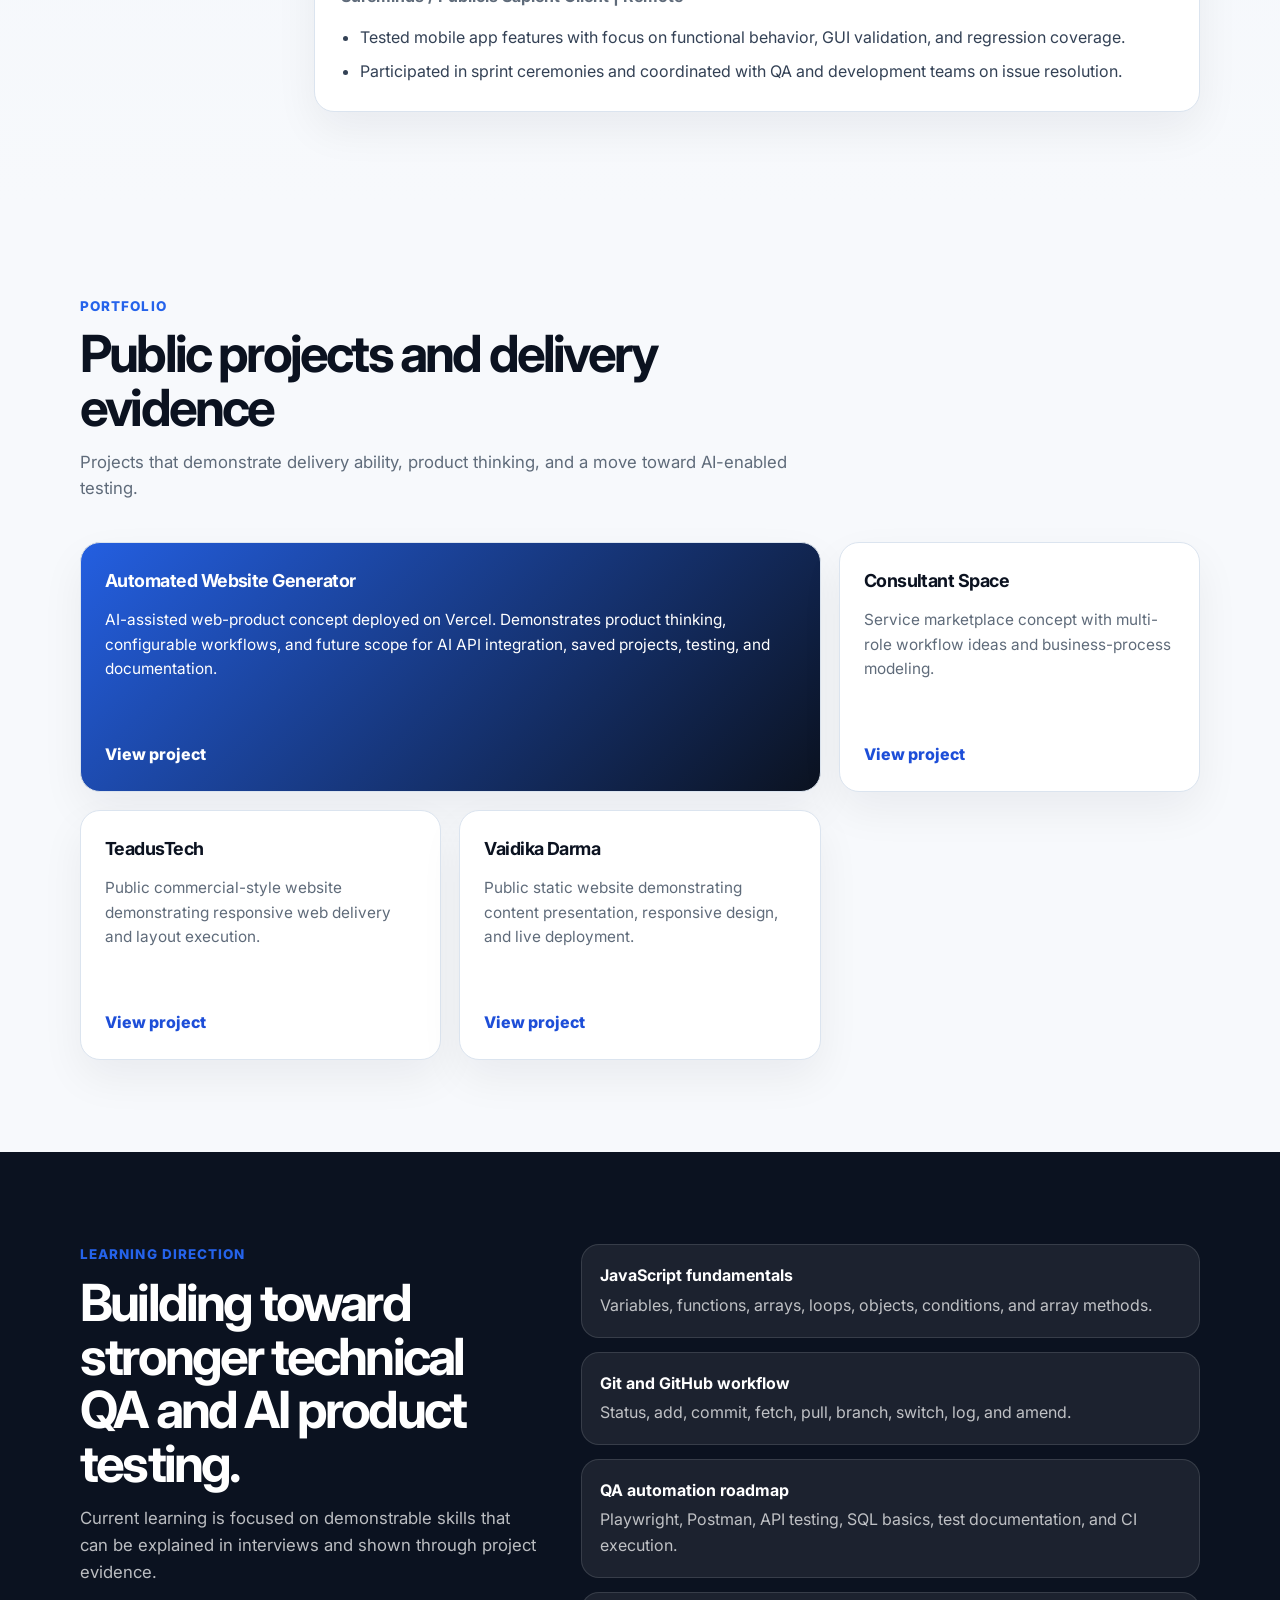
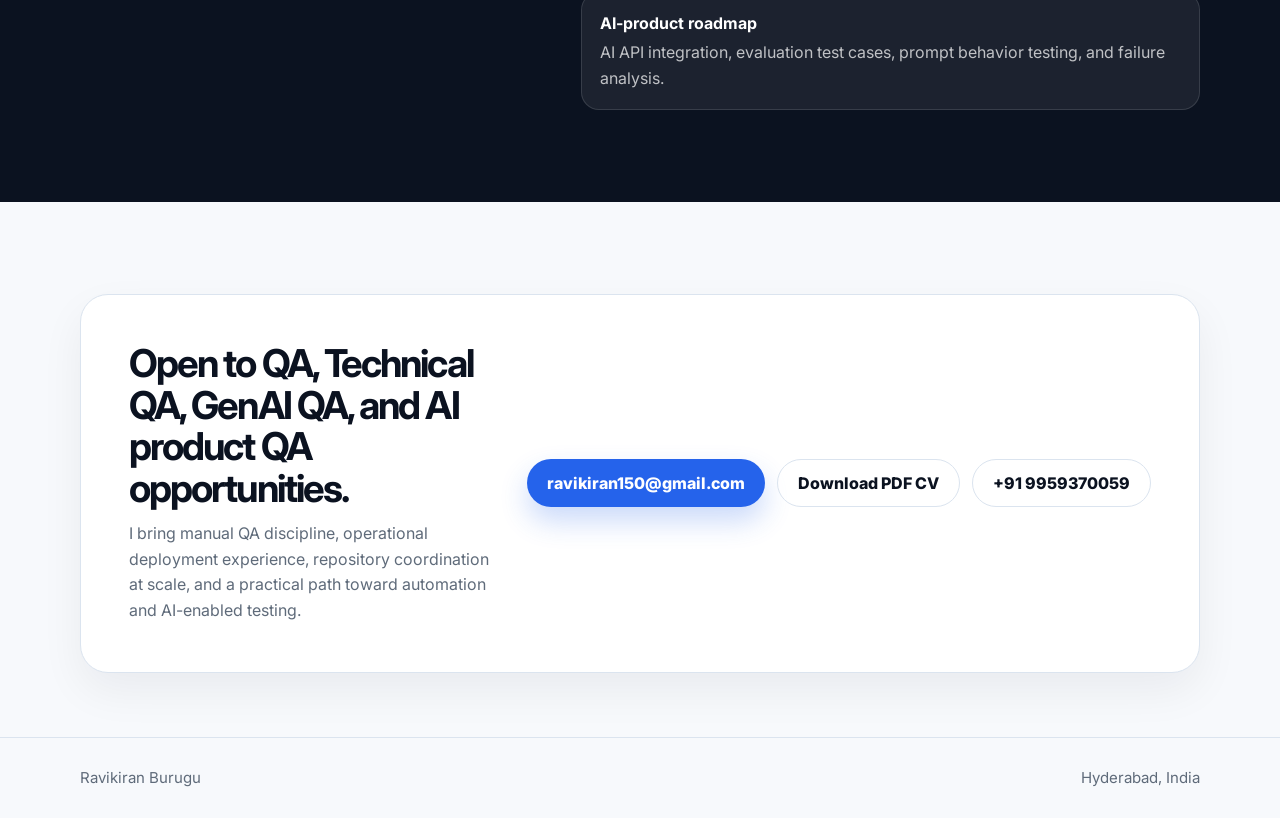
==== commit 63e50b5f: "Add downloadable PDF CV" ====
--- a/index.html
+++ b/index.html
@@ -57,6 +57,7 @@
             </p>
             <div class="hero-actions" aria-label="Profile links">
               <a class="button primary" href="mailto:ravikiran150@gmail.com">Contact Me</a>
+              <a class="button secondary" href="assets/Ravikiran_Burugu_CV.pdf" download>Download CV</a>
               <a class="button secondary" href="https://github.com/ravikiran2020" target="_blank" rel="noreferrer">
                 GitHub
               </a>
@@ -311,6 +312,7 @@
           </div>
           <div class="contact-actions">
             <a class="button primary" href="mailto:ravikiran150@gmail.com">ravikiran150@gmail.com</a>
+            <a class="button secondary" href="assets/Ravikiran_Burugu_CV.pdf" download>Download PDF CV</a>
             <a class="button secondary" href="tel:+919959370059">+91 9959370059</a>
           </div>
         </div>
